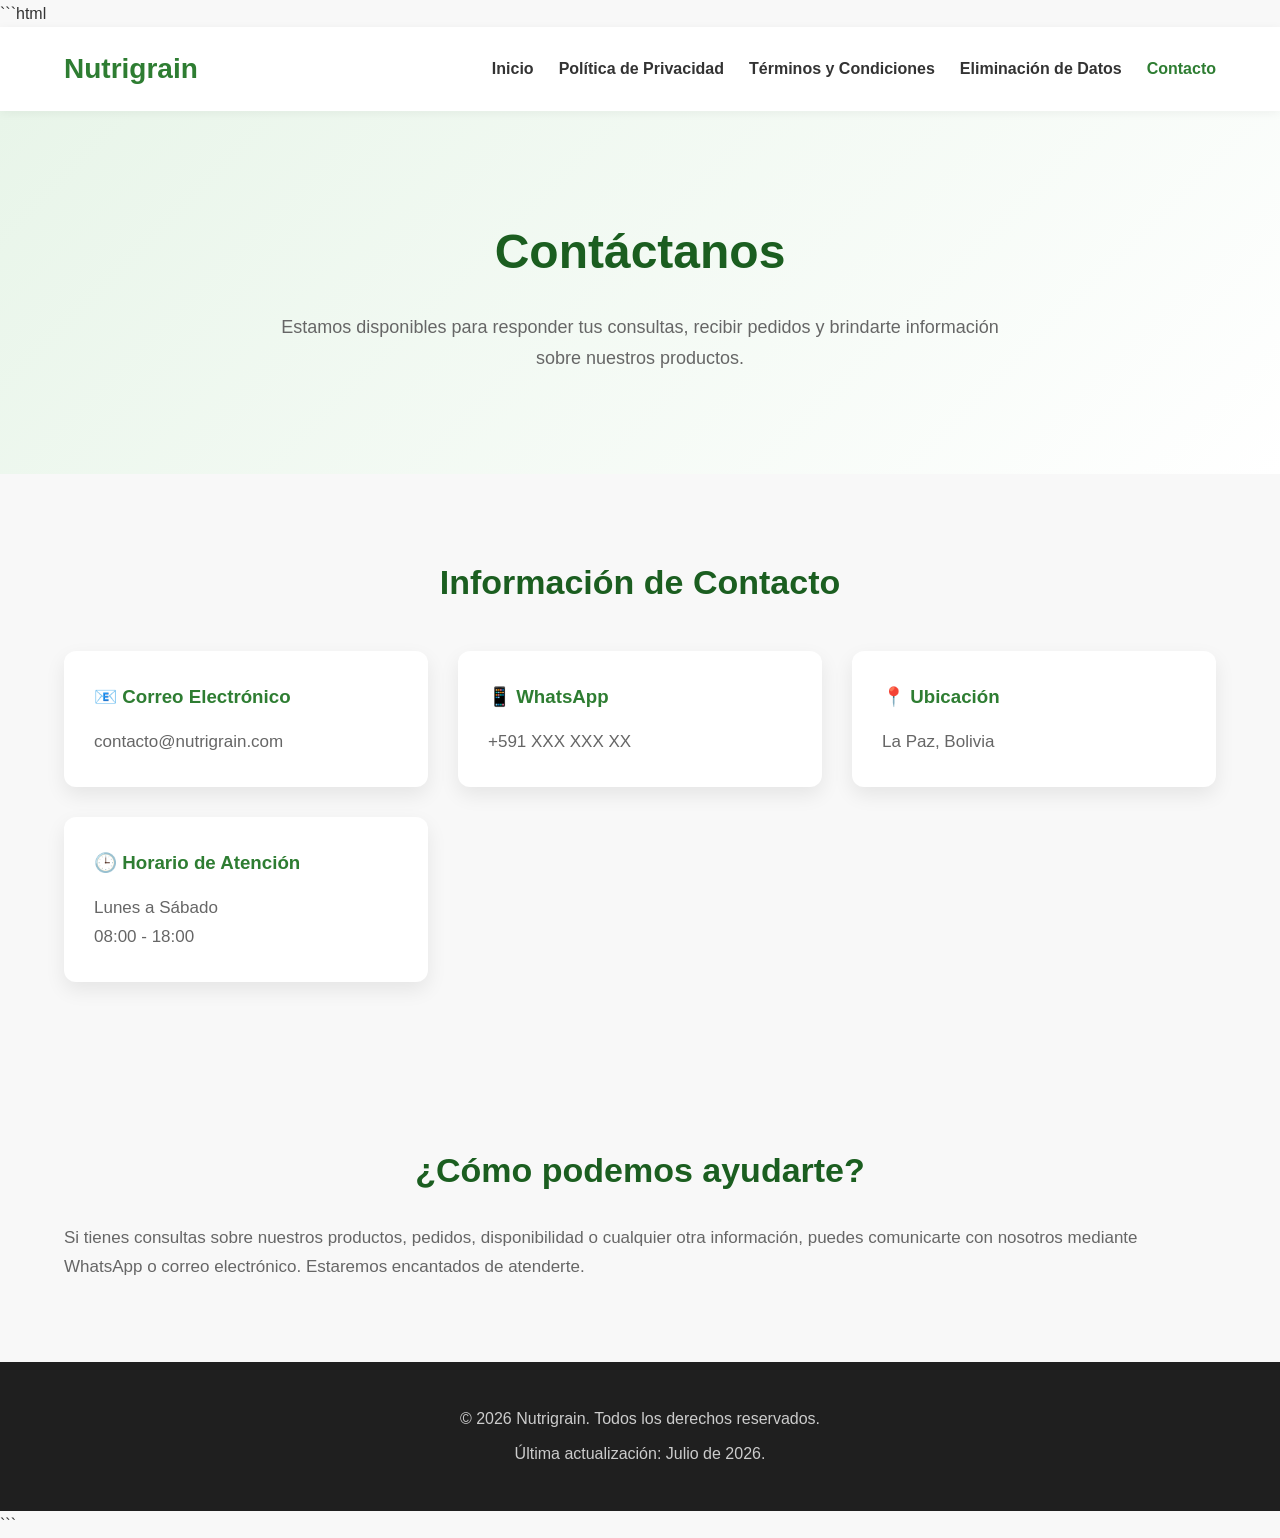
==== contact.html @ fd850053 "Create contact.html" ====
```html
<!DOCTYPE html>
<html lang="es">

<head>

    <meta charset="UTF-8">

    <meta name="viewport" content="width=device-width, initial-scale=1.0">

    <title>Contacto | Nutrigrain</title>

    <meta name="description"
        content="Información de contacto de Nutrigrain. Comunícate con nosotros para consultas, pedidos o información sobre nuestros productos.">

    <link rel="stylesheet" href="css/style.css">

</head>

<body>

<header>

    <div class="container">

        <h2 class="logo">Nutrigrain</h2>

        <nav>

            <ul>

                <li><a href="index.html">Inicio</a></li>
                <li><a href="privacy.html">Política de Privacidad</a></li>
                <li><a href="terms.html">Términos y Condiciones</a></li>
                <li><a href="data-deletion.html">Eliminación de Datos</a></li>
                <li><a href="contact.html" class="activo">Contacto</a></li>

            </ul>

        </nav>

    </div>

</header>

<main>

<section class="hero">

    <div class="container">

        <h1>Contáctanos</h1>

        <p>

            Estamos disponibles para responder tus consultas, recibir pedidos y
            brindarte información sobre nuestros productos.

        </p>

    </div>

</section>

<section>

<div class="container">

<h2>Información de Contacto</h2>

<div class="cards">

<div class="card">

<h3>📧 Correo Electrónico</h3>

<p>

contacto@nutrigrain.com

</p>

</div>

<div class="card">

<h3>📱 WhatsApp</h3>

<p>

+591 XXX XXX XX

</p>

</div>

<div class="card">

<h3>📍 Ubicación</h3>

<p>

La Paz, Bolivia

</p>

</div>

<div class="card">

<h3>🕒 Horario de Atención</h3>

<p>

Lunes a Sábado<br>
08:00 - 18:00

</p>

</div>

</div>

</div>

</section>

<section>

<div class="container">

<h2>¿Cómo podemos ayudarte?</h2>

<p>

Si tienes consultas sobre nuestros productos, pedidos, disponibilidad o
cualquier otra información, puedes comunicarte con nosotros mediante
WhatsApp o correo electrónico. Estaremos encantados de atenderte.

</p>

</div>

</section>

</main>

<footer>

<div class="container">

<p>

© 2026 Nutrigrain. Todos los derechos reservados.

</p>

<p>

Última actualización: Julio de 2026.

</p>

</div>

</footer>

<script src="js/script.js"></script>

</body>

</html>
```
---- css/style.css ----
/* =======================================================
   Nutrigrain
   Hoja de estilos principal
   Autor: Nutrigrain
   Versión: 1.0
======================================================= */

/* RESET */

*{
    margin:0;
    padding:0;
    box-sizing:border-box;
}

/* VARIABLES */

:root{

    --primary:#2E7D32;
    --primary-dark:#1B5E20;

    --secondary:#8D6E63;

    --background:#F8F8F8;

    --card:#FFFFFF;

    --text:#333333;

    --text-light:#666666;

    --white:#FFFFFF;

    --shadow:0 8px 20px rgba(0,0,0,.08);

    --radius:12px;

    --transition:.3s ease;

}

/* GENERAL */

html{

    scroll-behavior:smooth;

}

body{

    font-family:Arial, Helvetica, sans-serif;

    background:var(--background);

    color:var(--text);

    line-height:1.7;

}

/* CONTENEDOR */

.container{

    width:90%;

    max-width:1200px;

    margin:auto;

}

/* HEADER */

header{

    background:var(--white);

    position:sticky;

    top:0;

    z-index:100;

    box-shadow:0 2px 10px rgba(0,0,0,.05);

}

header .container{

    display:flex;

    justify-content:space-between;

    align-items:center;

    padding:18px 0;

}

/* LOGO */

.logo{

    color:var(--primary);

    font-size:28px;

    font-weight:bold;

}

/* MENÚ */

nav ul{

    display:flex;

    list-style:none;

    gap:25px;

}

nav a{

    text-decoration:none;

    color:var(--text);

    transition:var(--transition);

    font-weight:600;

}

nav a:hover{

    color:var(--primary);

}

nav a.activo{

    color:var(--primary);

}

/* HERO */

.hero{

    background:linear-gradient(135deg,#E8F5E9,#FFFFFF);

    text-align:center;

    padding:100px 20px;

}

.hero h1{

    font-size:48px;

    margin-bottom:20px;

    color:var(--primary-dark);

}

.hero p{

    max-width:750px;

    margin:auto;

    font-size:18px;

    color:var(--text-light);

}

/* BOTÓN */

.boton{

    display:inline-block;

    margin-top:35px;

    background:var(--primary);

    color:white;

    text-decoration:none;

    padding:15px 35px;

    border-radius:50px;

    transition:var(--transition);

    font-weight:bold;

}

.boton:hover{

    background:var(--primary-dark);

    transform:translateY(-3px);

}

/* SECCIONES */

section{

    padding:80px 0;

}

section h2{

    text-align:center;

    margin-bottom:25px;

    color:var(--primary-dark);

    font-size:34px;

}

section p{

    color:var(--text-light);

    font-size:17px;

}

/* TARJETAS */

.cards{

    display:grid;

    grid-template-columns:repeat(auto-fit,minmax(280px,1fr));

    gap:30px;

    margin-top:40px;

}

.card{

    background:var(--card);

    border-radius:var(--radius);

    padding:30px;

    box-shadow:var(--shadow);

    transition:var(--transition);

}

.card:hover{

    transform:translateY(-8px);

}

.card h3{

    margin-bottom:15px;

    color:var(--primary);

}

.card p{

    color:var(--text-light);

}

/* ABOUT */

.about{

    background:white;

}

/* SERVICIOS */

.servicios{

    background:#F4F7F5;

}

/* COMPROMISO */

.compromiso{

    background:white;

}

/* FOOTER */

footer{

    background:#1F1F1F;

    color:white;

    text-align:center;

    padding:35px 20px;

}

footer p{

    color:#CCCCCC;

    margin:8px 0;

}

/* TABLAS */

table{

    width:100%;

    border-collapse:collapse;

    margin-top:30px;

}

table th{

    background:var(--primary);

    color:white;

}

table th,
table td{

    padding:15px;

    border:1px solid #DDD;

}

/* LISTAS */

ul{

    padding-left:20px;

}

/* ENLACES */

a{

    color:var(--primary);

}

/* RESPONSIVE */

@media(max-width:900px){

header .container{

    flex-direction:column;

}

nav ul{

    flex-wrap:wrap;

    justify-content:center;

    margin-top:15px;

}

.hero h1{

    font-size:36px;

}

section h2{

    font-size:28px;

}

}

@media(max-width:600px){

.hero{

    padding:70px 20px;

}

.hero h1{

    font-size:30px;

}

.hero p{

    font-size:16px;

}

.logo{

    font-size:24px;

}

nav ul{

    gap:12px;

}

.boton{

    width:100%;

    text-align:center;

}

}
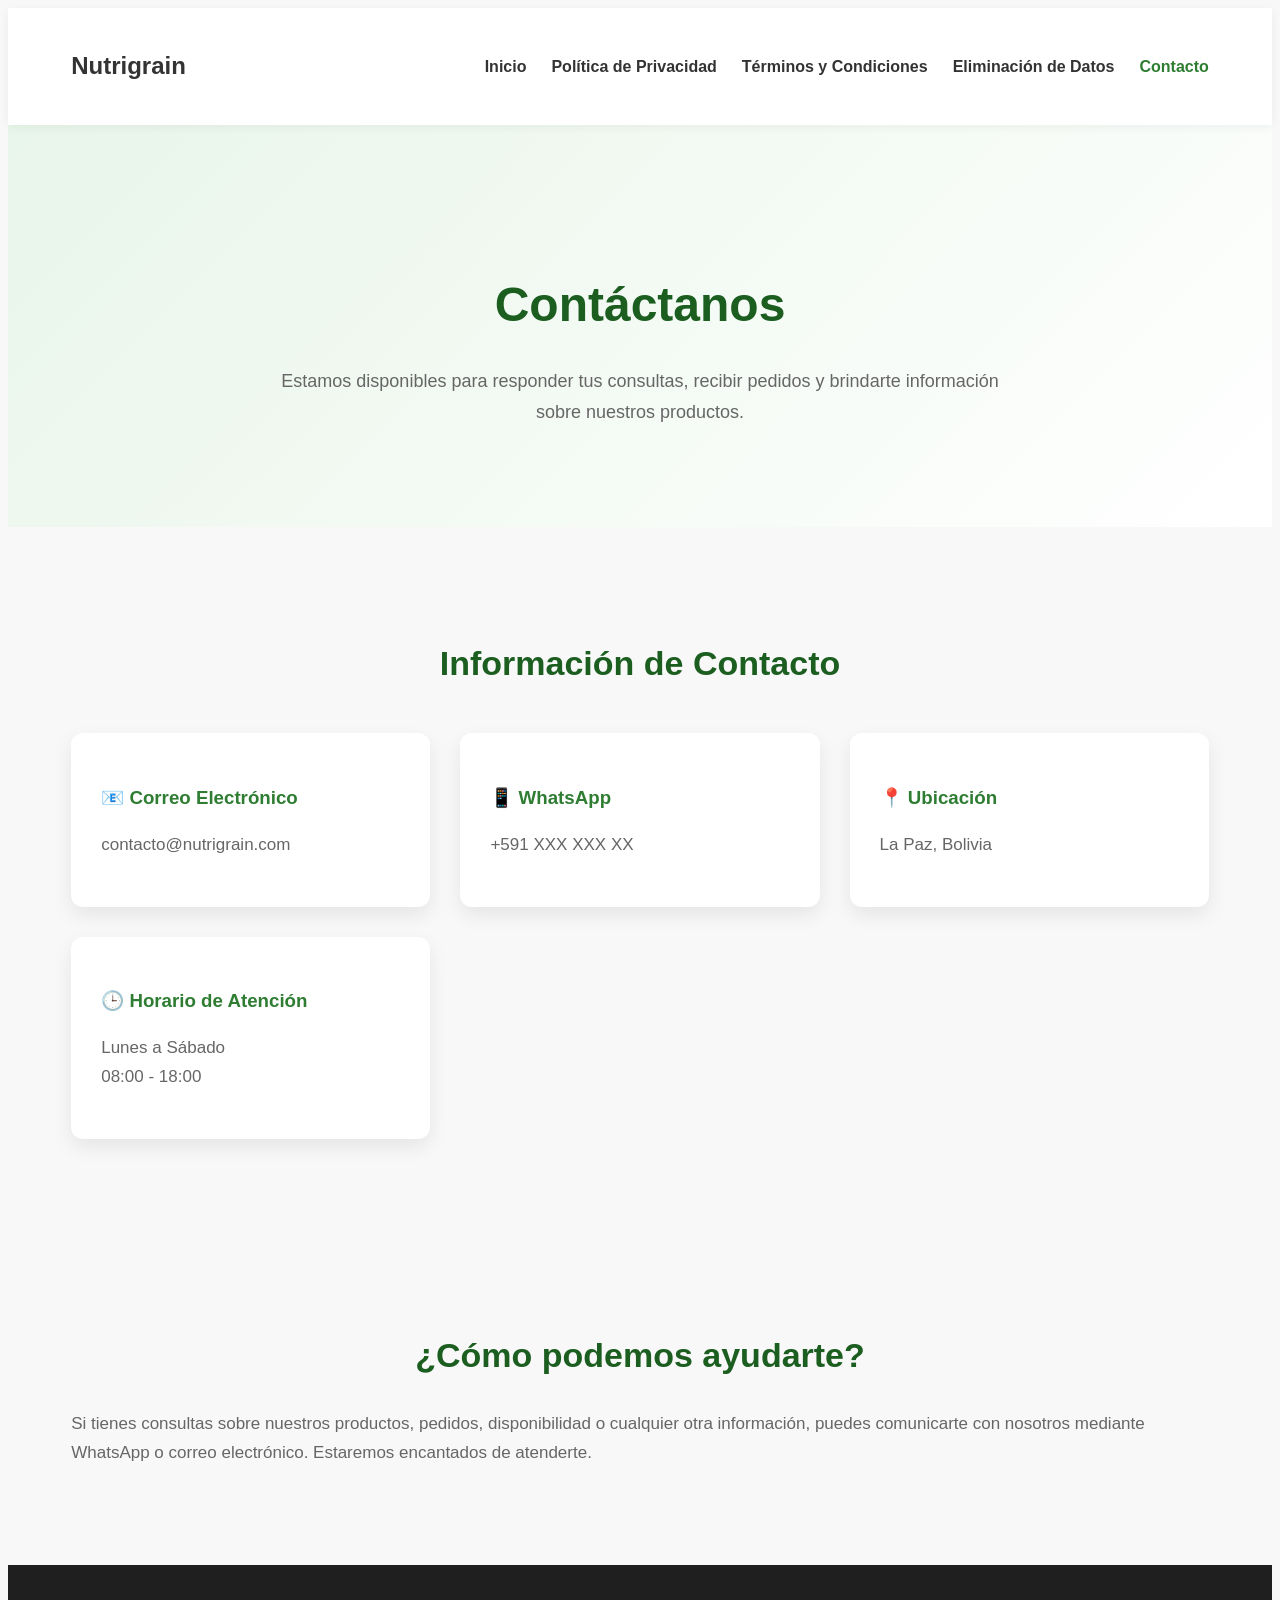
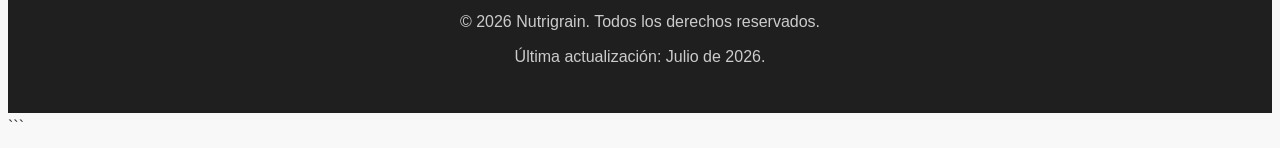
==== commit 38943dea: "Update contact.html" ====
--- a/contact.html
+++ b/contact.html
@@ -1,4 +1,3 @@
-```html
 <!DOCTYPE html>
 <html lang="es">
 
--- a/css/style.css
+++ b/css/style.css
@@ -1,9 +1,10 @@
+```css
 /* =======================================================
    Nutrigrain
    Hoja de estilos principal
-   Autor: Nutrigrain
-   Versión: 1.0
+   Versión: 1.1
 ======================================================= */
+
 
 /* RESET */
 
@@ -13,6 +14,7 @@
     box-sizing:border-box;
 }
 
+
 /* VARIABLES */
 
 :root{
@@ -40,6 +42,7 @@
 
 }
 
+
 /* GENERAL */
 
 html{
@@ -48,6 +51,7 @@
 
 }
 
+
 body{
 
     font-family:Arial, Helvetica, sans-serif;
@@ -60,6 +64,7 @@
 
 }
 
+
 /* CONTENEDOR */
 
 .container{
@@ -72,7 +77,9 @@
 
 }
 
-/* HEADER */
+
+/* ================= HEADER ================= */
+
 
 header{
 
@@ -88,6 +95,7 @@
 
 }
 
+
 header .container{
 
     display:flex;
@@ -100,261 +108,336 @@
 
 }
 
+
+
 /* LOGO */
 
-.logo{
+
+
+
+/* Logo pequeño del encabezado */
+
+header .logo img{
+
+    width:40px;
+
+    height:40px;
+
+    max-width:40px;
+
+    max-height:40px;
+
+    object-fit:contain;
+
+    display:block;
+
+}
+
+
+
+/* MENU */
+
+nav ul{
+
+    display:flex;
+
+    list-style:none;
+
+    gap:25px;
+
+}
+
+
+nav a{
+
+    text-decoration:none;
+
+    color:var(--text);
+
+    font-weight:600;
+
+    transition:var(--transition);
+
+}
+
+
+nav a:hover{
 
     color:var(--primary);
 
-    font-size:28px;
+}
+
+
+nav a.activo{
+
+    color:var(--primary);
+
+}
+
+
+
+/* ================= HERO ================= */
+
+
+.hero{
+
+    background:linear-gradient(135deg,#E8F5E9,#FFFFFF);
+
+    text-align:center;
+
+    padding:100px 20px;
+
+}
+
+
+
+.hero-image{
+
+    width:100%;
+
+    max-width:750px;
+
+    height:auto;
+
+    object-fit:cover;
+
+    border-radius:15px;
+
+    margin-bottom:30px;
+
+}
+
+
+
+.hero h1{
+
+    font-size:48px;
+
+    margin-bottom:20px;
+
+    color:var(--primary-dark);
+
+}
+
+
+
+.hero p{
+
+    max-width:750px;
+
+    margin:auto;
+
+    font-size:18px;
+
+    color:var(--text-light);
+
+}
+
+
+
+/* BOTON */
+
+
+.boton{
+
+    display:inline-block;
+
+    margin-top:35px;
+
+    background:var(--primary);
+
+    color:white;
+
+    text-decoration:none;
+
+    padding:15px 35px;
+
+    border-radius:50px;
 
     font-weight:bold;
 
-}
-
-/* MENÚ */
-
-nav ul{
-
-    display:flex;
-
-    list-style:none;
-
-    gap:25px;
-
-}
-
-nav a{
-
-    text-decoration:none;
-
-    color:var(--text);
-
     transition:var(--transition);
 
-    font-weight:600;
-
-}
-
-nav a:hover{
+}
+
+
+
+.boton:hover{
+
+    background:var(--primary-dark);
+
+    transform:translateY(-3px);
+
+}
+
+
+
+/* SECCIONES */
+
+
+section{
+
+    padding:80px 0;
+
+}
+
+
+section h2{
+
+    text-align:center;
+
+    margin-bottom:25px;
+
+    color:var(--primary-dark);
+
+    font-size:34px;
+
+}
+
+
+section p{
+
+    color:var(--text-light);
+
+    font-size:17px;
+
+}
+
+
+
+/* TARJETAS */
+
+
+.cards{
+
+    display:grid;
+
+    grid-template-columns:repeat(auto-fit,minmax(280px,1fr));
+
+    gap:30px;
+
+    margin-top:40px;
+
+}
+
+
+
+.card{
+
+    background:var(--card);
+
+    border-radius:var(--radius);
+
+    padding:30px;
+
+    box-shadow:var(--shadow);
+
+    transition:var(--transition);
+
+}
+
+
+
+.card:hover{
+
+    transform:translateY(-8px);
+
+}
+
+
+
+.card h3{
+
+    margin-bottom:15px;
 
     color:var(--primary);
 
 }
 
-nav a.activo{
-
-    color:var(--primary);
-
-}
-
-/* HERO */
-
-.hero{
-
-    background:linear-gradient(135deg,#E8F5E9,#FFFFFF);
+
+
+.card p{
+
+    color:var(--text-light);
+
+}
+
+
+
+/* SECCIONES */
+
+
+.about{
+
+    background:white;
+
+}
+
+
+.servicios{
+
+    background:#F4F7F5;
+
+}
+
+
+.compromiso{
+
+    background:white;
+
+}
+
+
+
+/* FOOTER */
+
+
+footer{
+
+    background:#1F1F1F;
+
+    color:white;
 
     text-align:center;
 
-    padding:100px 20px;
-
-}
-
-.hero h1{
-
-    font-size:48px;
-
-    margin-bottom:20px;
-
-    color:var(--primary-dark);
-
-}
-
-.hero p{
-
-    max-width:750px;
-
-    margin:auto;
-
-    font-size:18px;
-
-    color:var(--text-light);
-
-}
-
-/* BOTÓN */
-
-.boton{
-
-    display:inline-block;
-
-    margin-top:35px;
+    padding:35px 20px;
+
+}
+
+
+
+footer p{
+
+    color:#CCCCCC;
+
+    margin:8px 0;
+
+}
+
+
+
+/* TABLAS */
+
+
+table{
+
+    width:100%;
+
+    border-collapse:collapse;
+
+    margin-top:30px;
+
+}
+
+
+table th{
 
     background:var(--primary);
 
     color:white;
 
-    text-decoration:none;
-
-    padding:15px 35px;
-
-    border-radius:50px;
-
-    transition:var(--transition);
-
-    font-weight:bold;
-
-}
-
-.boton:hover{
-
-    background:var(--primary-dark);
-
-    transform:translateY(-3px);
-
-}
-
-/* SECCIONES */
-
-section{
-
-    padding:80px 0;
-
-}
-
-section h2{
-
-    text-align:center;
-
-    margin-bottom:25px;
-
-    color:var(--primary-dark);
-
-    font-size:34px;
-
-}
-
-section p{
-
-    color:var(--text-light);
-
-    font-size:17px;
-
-}
-
-/* TARJETAS */
-
-.cards{
-
-    display:grid;
-
-    grid-template-columns:repeat(auto-fit,minmax(280px,1fr));
-
-    gap:30px;
-
-    margin-top:40px;
-
-}
-
-.card{
-
-    background:var(--card);
-
-    border-radius:var(--radius);
-
-    padding:30px;
-
-    box-shadow:var(--shadow);
-
-    transition:var(--transition);
-
-}
-
-.card:hover{
-
-    transform:translateY(-8px);
-
-}
-
-.card h3{
-
-    margin-bottom:15px;
-
-    color:var(--primary);
-
-}
-
-.card p{
-
-    color:var(--text-light);
-
-}
-
-/* ABOUT */
-
-.about{
-
-    background:white;
-
-}
-
-/* SERVICIOS */
-
-.servicios{
-
-    background:#F4F7F5;
-
-}
-
-/* COMPROMISO */
-
-.compromiso{
-
-    background:white;
-
-}
-
-/* FOOTER */
-
-footer{
-
-    background:#1F1F1F;
-
-    color:white;
-
-    text-align:center;
-
-    padding:35px 20px;
-
-}
-
-footer p{
-
-    color:#CCCCCC;
-
-    margin:8px 0;
-
-}
-
-/* TABLAS */
-
-table{
-
-    width:100%;
-
-    border-collapse:collapse;
-
-    margin-top:30px;
-
-}
-
-table th{
-
-    background:var(--primary);
-
-    color:white;
-
-}
+}
+
 
 table th,
 table td{
@@ -365,32 +448,42 @@
 
 }
 
+
+
 /* LISTAS */
 
+
 ul{
 
     padding-left:20px;
 
 }
 
+
 /* ENLACES */
 
+
 a{
 
     color:var(--primary);
 
 }
 
-/* RESPONSIVE */
+
+
+/* ================= RESPONSIVE ================= */
+
 
 @media(max-width:900px){
 
+
 header .container{
 
     flex-direction:column;
 
 }
 
+
 nav ul{
 
     flex-wrap:wrap;
@@ -401,52 +494,81 @@
 
 }
 
+
 .hero h1{
 
     font-size:36px;
 
 }
 
+
 section h2{
 
     font-size:28px;
 
 }
 
-}
+
+}
+
+
 
 @media(max-width:600px){
 
+
 .hero{
 
     padding:70px 20px;
 
 }
 
+
+
 .hero h1{
 
     font-size:30px;
 
 }
 
+
+
 .hero p{
 
     font-size:16px;
 
 }
 
+
+
 .logo{
 
     font-size:24px;
 
 }
 
+
+
+.logo img{
+
+    width:45px;
+
+    height:45px;
+
+}
+
+img{
+    width:100%;
+}
+
+
 nav ul{
 
     gap:12px;
 
 }
 
+
+
 .boton{
 
     width:100%;
@@ -455,4 +577,6 @@
 
 }
 
-}
+
+}
+```
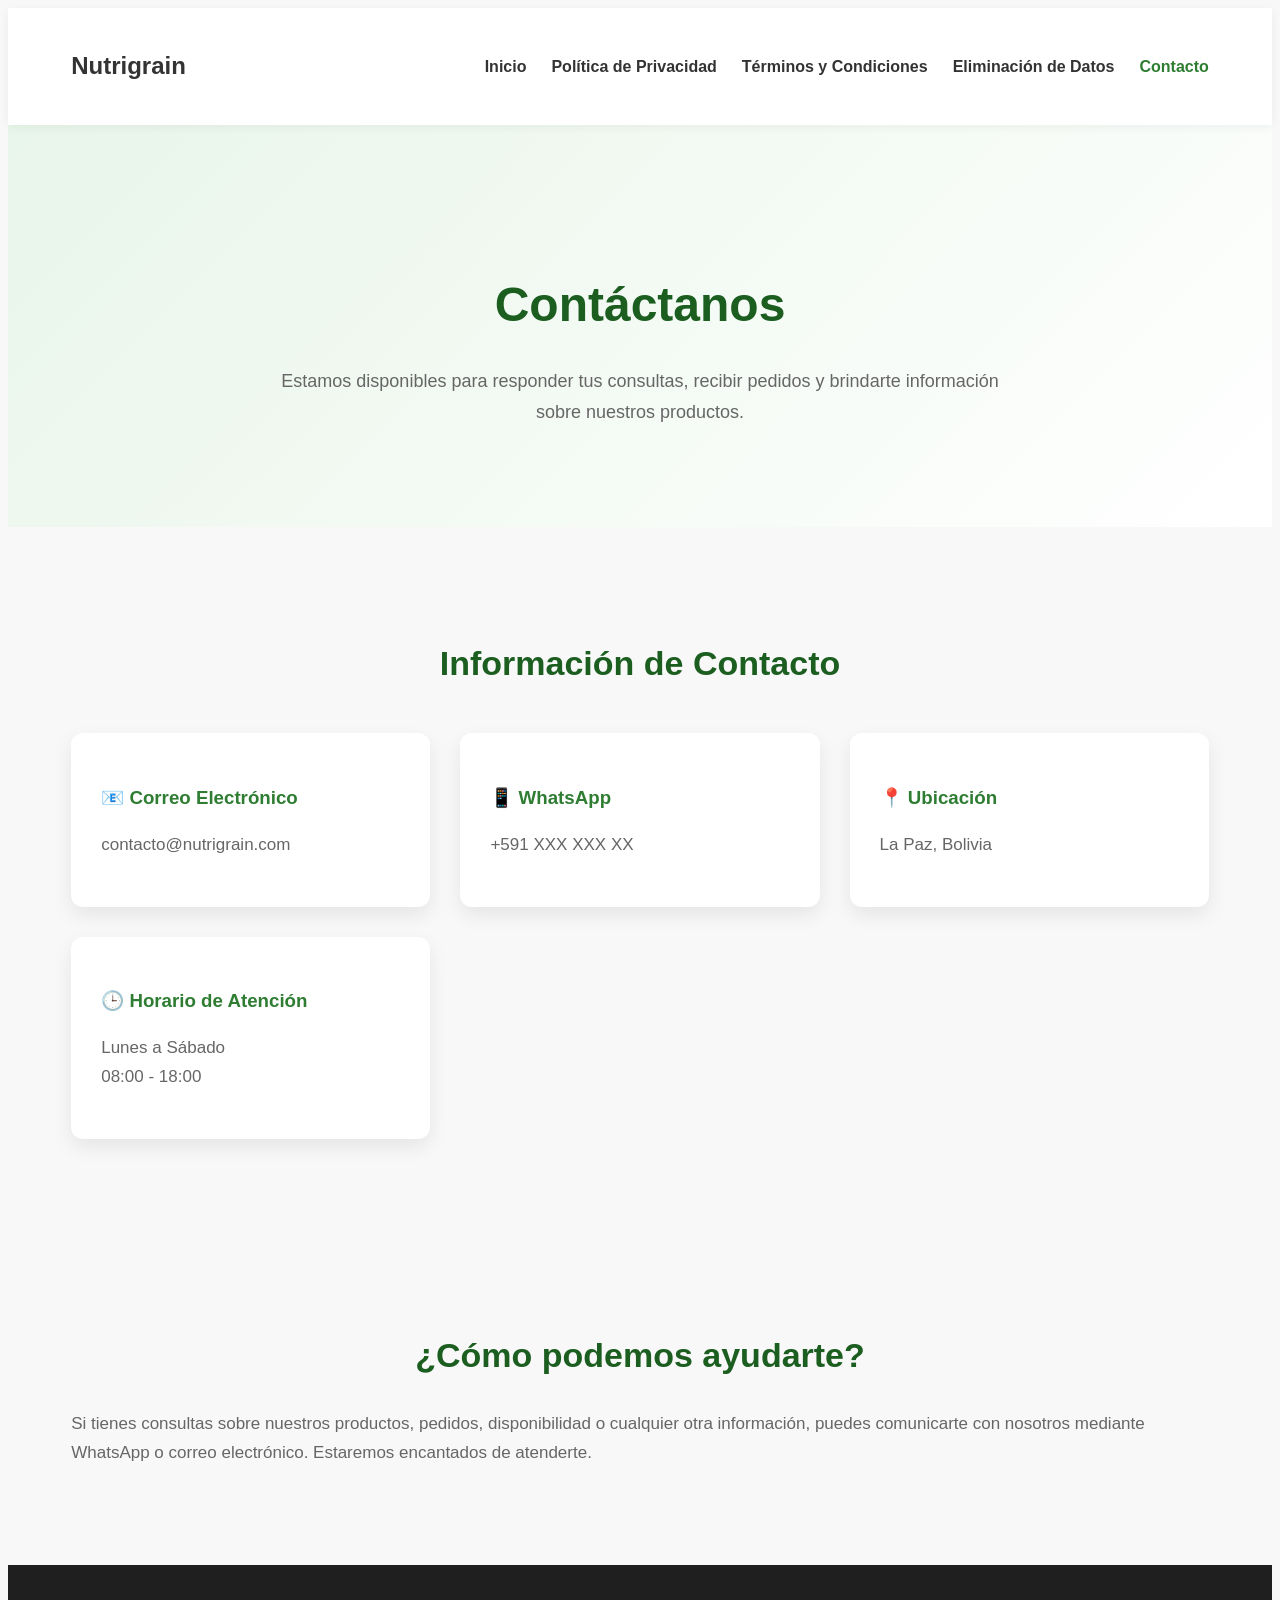
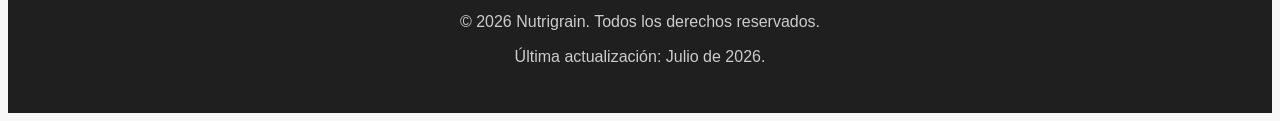
==== commit daef97cd: "Update contact.html" ====
--- a/contact.html
+++ b/contact.html
@@ -169,4 +169,3 @@
 </body>
 
 </html>
-```
